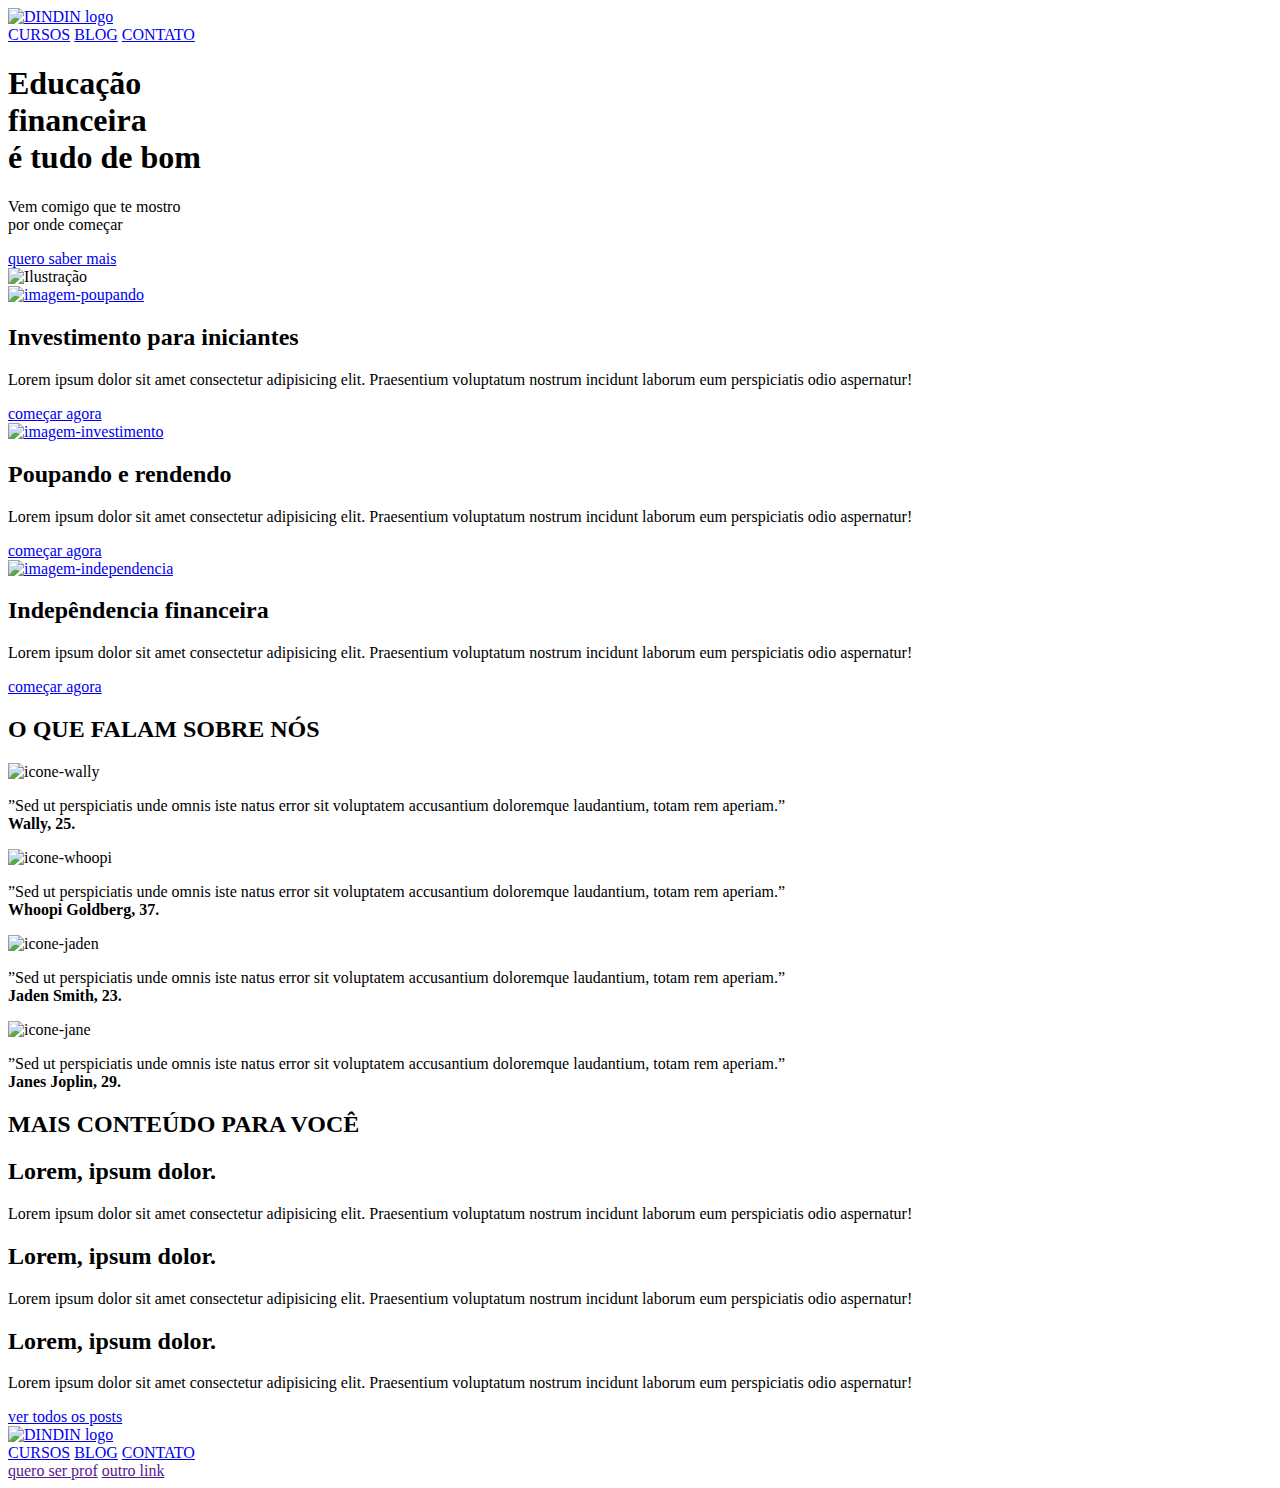
==== index.html @ 272e02dd "Finalização da primeira página" ====
<!DOCTYPE html>
<html lang="pt-br">
<head>
    <meta charset="UTF-8">
    <meta http-equiv="X-UA-Compatible" content="IE=edge">
    <meta name="viewport" content="width=device-width, initial-scale=1.0">
    <title>DINDIN | Home</title>
    <link rel="stylesheet" href="style/style.css">
</head>
<body>
    <header class="header">
        <div>
            <a href="index.html"><img src="imagens/logo-header.png" alt="DINDIN logo" /></a>
        </div>

        <div>
            <nav class="botoes-nav">
                <a href="lista-de-cursos.html" class="link-nav">CURSOS</a>
                <a href="blog.html" class="link-nav">BLOG</a>
                <a href="contato.html" class="link-nav">CONTATO</a>
            </nav>
        </div>
    </header>

    <main>
        <section class="banner">
           <div>
                <h1>Educação </br>financeira </br>é tudo de bom</h1>
            <p>Vem comigo que te mostro </br>por onde começar</p>
            <a href="lista-de-cursos.html" id="button">quero saber mais</a>
           </div>

           <img class="banner-ilustra" src="imagens/ilustra-banner.png" alt="Ilustração" />

        </section>
        
        <section>
    
        <div class="coluna">
            <div class="card">
                <a href="#"><img class="imagem-poupando" src="imagens/ilustra-poupando.png" alt="imagem-poupando"></a> 
                <h2 class="subtitulo">Investimento para iniciantes</h2>
                <p class="p-card">Lorem ipsum dolor sit amet consectetur adipisicing elit. Praesentium voluptatum nostrum incidunt laborum eum perspiciatis odio aspernatur!</p>
                <a class="button" href="curso.html">começar agora</a>
            </div>
            <div class="card">
                <a href="#"><img class="imagem-investimento" src="imagens/ilustra-investimento.png" alt="imagem-investimento"></a>
                <h2 class="subtitulo">Poupando e rendendo</h2>
                <p class="p-card">Lorem ipsum dolor sit amet consectetur adipisicing elit. Praesentium voluptatum nostrum incidunt laborum eum perspiciatis odio aspernatur!</p>
                <a class="button" href="curso.html">começar agora</a>
            </div>
            <div class="card">
                <a href="#"><img class="imagem-independencia" src="imagens/ilustra-independencia.png" alt="imagem-independencia"></a>
                <h2 class="subtitulo">Indepêndencia financeira</h2>
                <p class="p-card">Lorem ipsum dolor sit amet consectetur adipisicing elit. Praesentium voluptatum nostrum incidunt laborum eum perspiciatis odio aspernatur!</p>
                <a class="button" href="curso.html">começar agora</a>
            </div>
        </div>
        </section>

        <section class="titulo">
            <h2>O QUE FALAM SOBRE NÓS</h2>
        </section> 
        <section class="referencias-cards">

            <div class="depoimentos">
                <img class="image-icon" src="imagens/icon-wally.png" alt="icone-wally">
                <p class="texto-depoimento">”Sed ut perspiciatis unde omnis iste natus error sit voluptatem accusantium doloremque
                    laudantium, totam rem aperiam.”<br /><strong>Wally, 25.</strong>
                </p>
            </div>

            <div class="depoimentos">
                <img class="image-icon" src="imagens/icon-whoopi.png" alt="icone-whoopi">
                <p class="texto-depoimento">”Sed ut perspiciatis unde omnis iste natus error sit voluptatem accusantium doloremque
                    laudantium, totam rem aperiam.”<br /><strong>Whoopi Goldberg, 37.</strong>
                </p>
            </div>

            <div class="depoimentos">
                <img class="image-icon" src="imagens/icon-jaden.png" alt="icone-jaden">
                <p class="texto-depoimento">”Sed ut perspiciatis unde omnis iste natus error sit voluptatem accusantium doloremque
                    laudantium, totam rem aperiam.”<br /><strong>Jaden Smith, 23.</strong>
                </p>
            </div>

            <div class="depoimentos">
                <img class="image-icon" src="imagens/icon-jane.png" alt="icone-jane">
                <p class="texto-depoimento">”Sed ut perspiciatis unde omnis iste natus error sit voluptatem accusantium doloremque
                    laudantium, totam rem aperiam.”<br /><strong>Janes Joplin, 29.</strong>
                </p>
            </div>
        </section>
        
        <div class="background-mais-conteudos">
        <section class="titulo">
            <h2>MAIS CONTEÚDO PARA VOCÊ</h2>
        </section>

        <section class="mais-conteudo">

            <div class="card-mais-conteudo">
                <div class="retangulo"></div>
                <h2 class="subtitulo-conteudo">Lorem, ipsum dolor.</h2>
                <p class="p-conteudo">Lorem ipsum dolor sit amet consectetur adipisicing elit. Praesentium voluptatum nostrum incidunt laborum eum perspiciatis odio aspernatur!</p>
            </div>
            <div class="card-mais-conteudo">
                <div class="retangulo"></div>
                <h2 class="subtitulo-conteudo">Lorem, ipsum dolor.</h2>
                <p class="p-conteudo">Lorem ipsum dolor sit amet consectetur adipisicing elit. Praesentium voluptatum nostrum incidunt laborum eum perspiciatis odio aspernatur!</p>
            </div>
            <div class="card-mais-conteudo">
                <div class="retangulo"></div>
                <h2 class="subtitulo-conteudo">Lorem, ipsum dolor.</h2>
                <p class="p-conteudo">Lorem ipsum dolor sit amet consectetur adipisicing elit. Praesentium voluptatum nostrum incidunt laborum eum perspiciatis odio aspernatur!</p>
            </div>
            
      </section>
      <a class="ver-todos-os-posts" href="curso.html">ver todos os posts</a>
        </div>
    </main>
    <footer>
        <div>
            <a href="index.html"><img src="imagens/logo-footer.png" alt="DINDIN logo" /></a>
        </div>

        <div class="conjunto-botoes-footer">
            <nav>
                <a class="botoes-nav-footer" href="lista-de-cursos.html" class="link-nav">CURSOS</a>
                <a class="botoes-nav-footer" href="blog.html" class="link-nav">BLOG</a>
                <a class="botoes-nav-footer" href="contato.html" class="link-nav">CONTATO</a>
            </nav>
        </div>
        <div class="botoes-footer">
            <a class="botao-footer" href="">quero ser prof</a>
            <a class="botao-footer" href="">outro link</a>
        </div>
    </footer>
    </body>
</html>
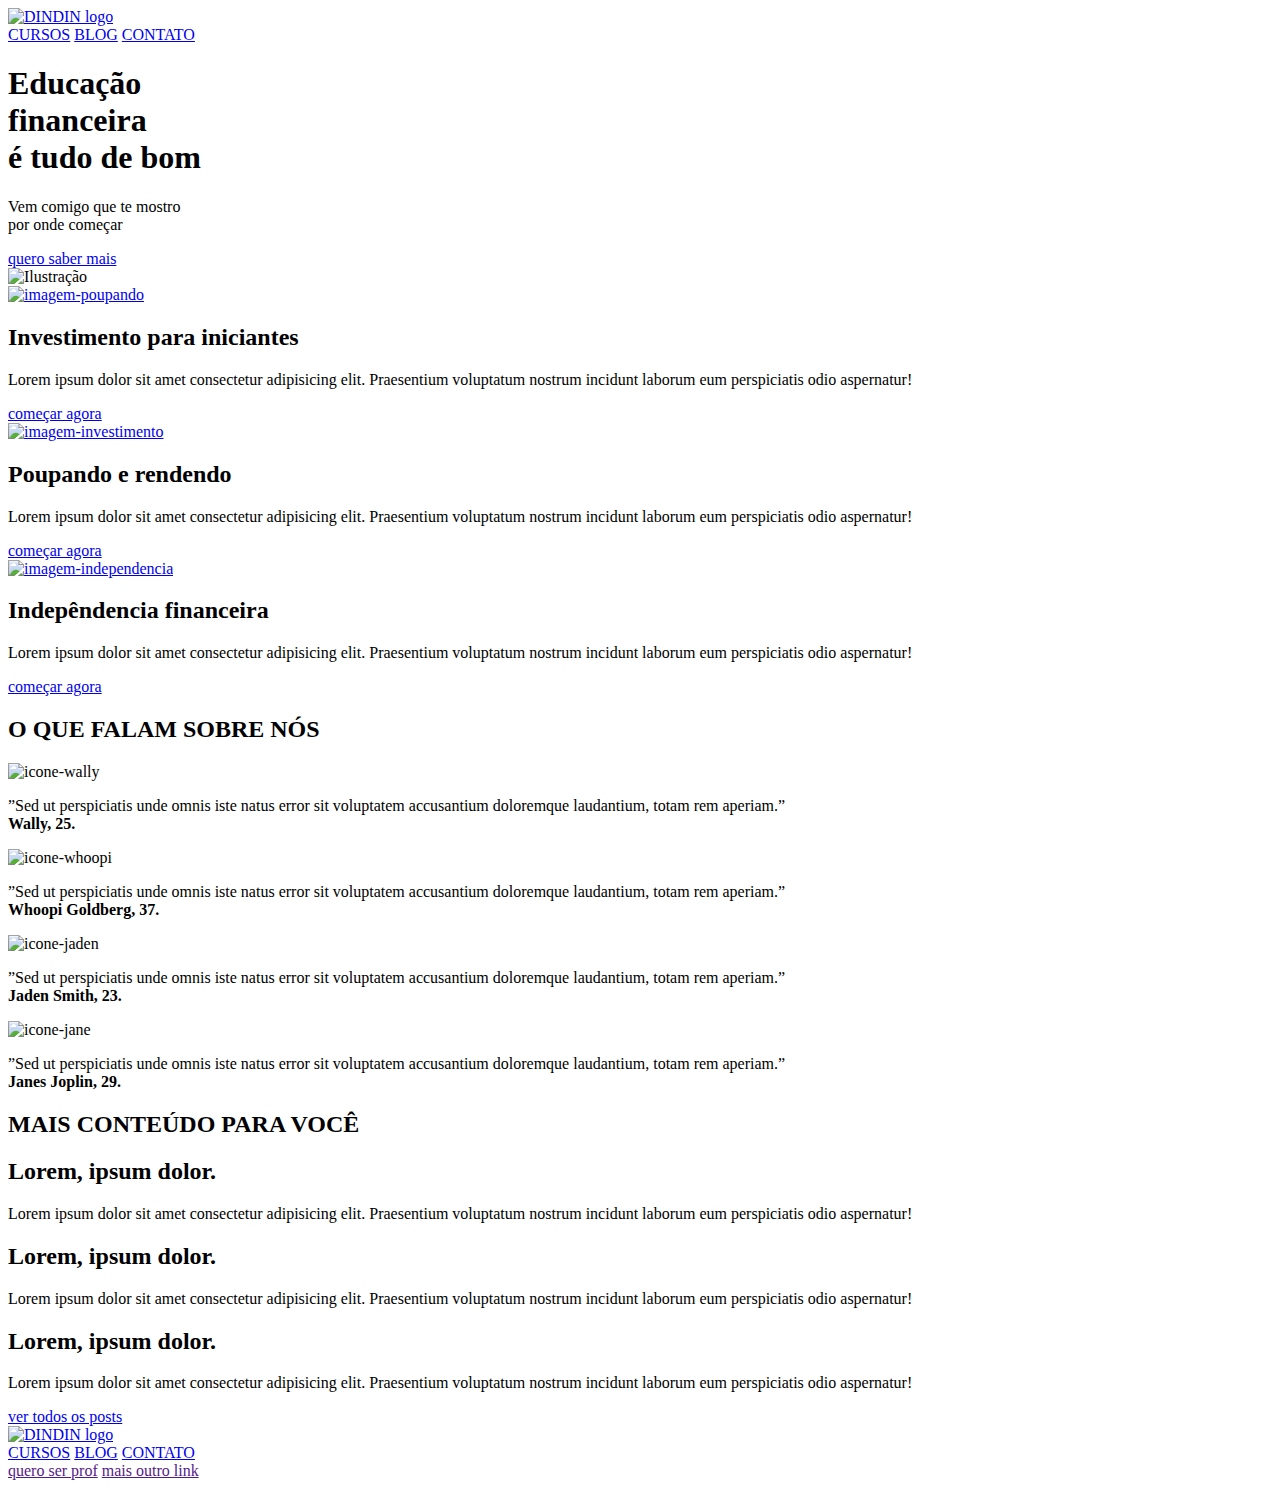
==== commit c249f4f1: "Finalização da primeira página" ====
--- a/index.html
+++ b/index.html
@@ -133,7 +133,7 @@
         </div>
         <div class="botoes-footer">
             <a class="botao-footer" href="">quero ser prof</a>
-            <a class="botao-footer" href="">outro link</a>
+            <a class="botao-footer" href="">mais outro link</a>
         </div>
     </footer>
     </body>
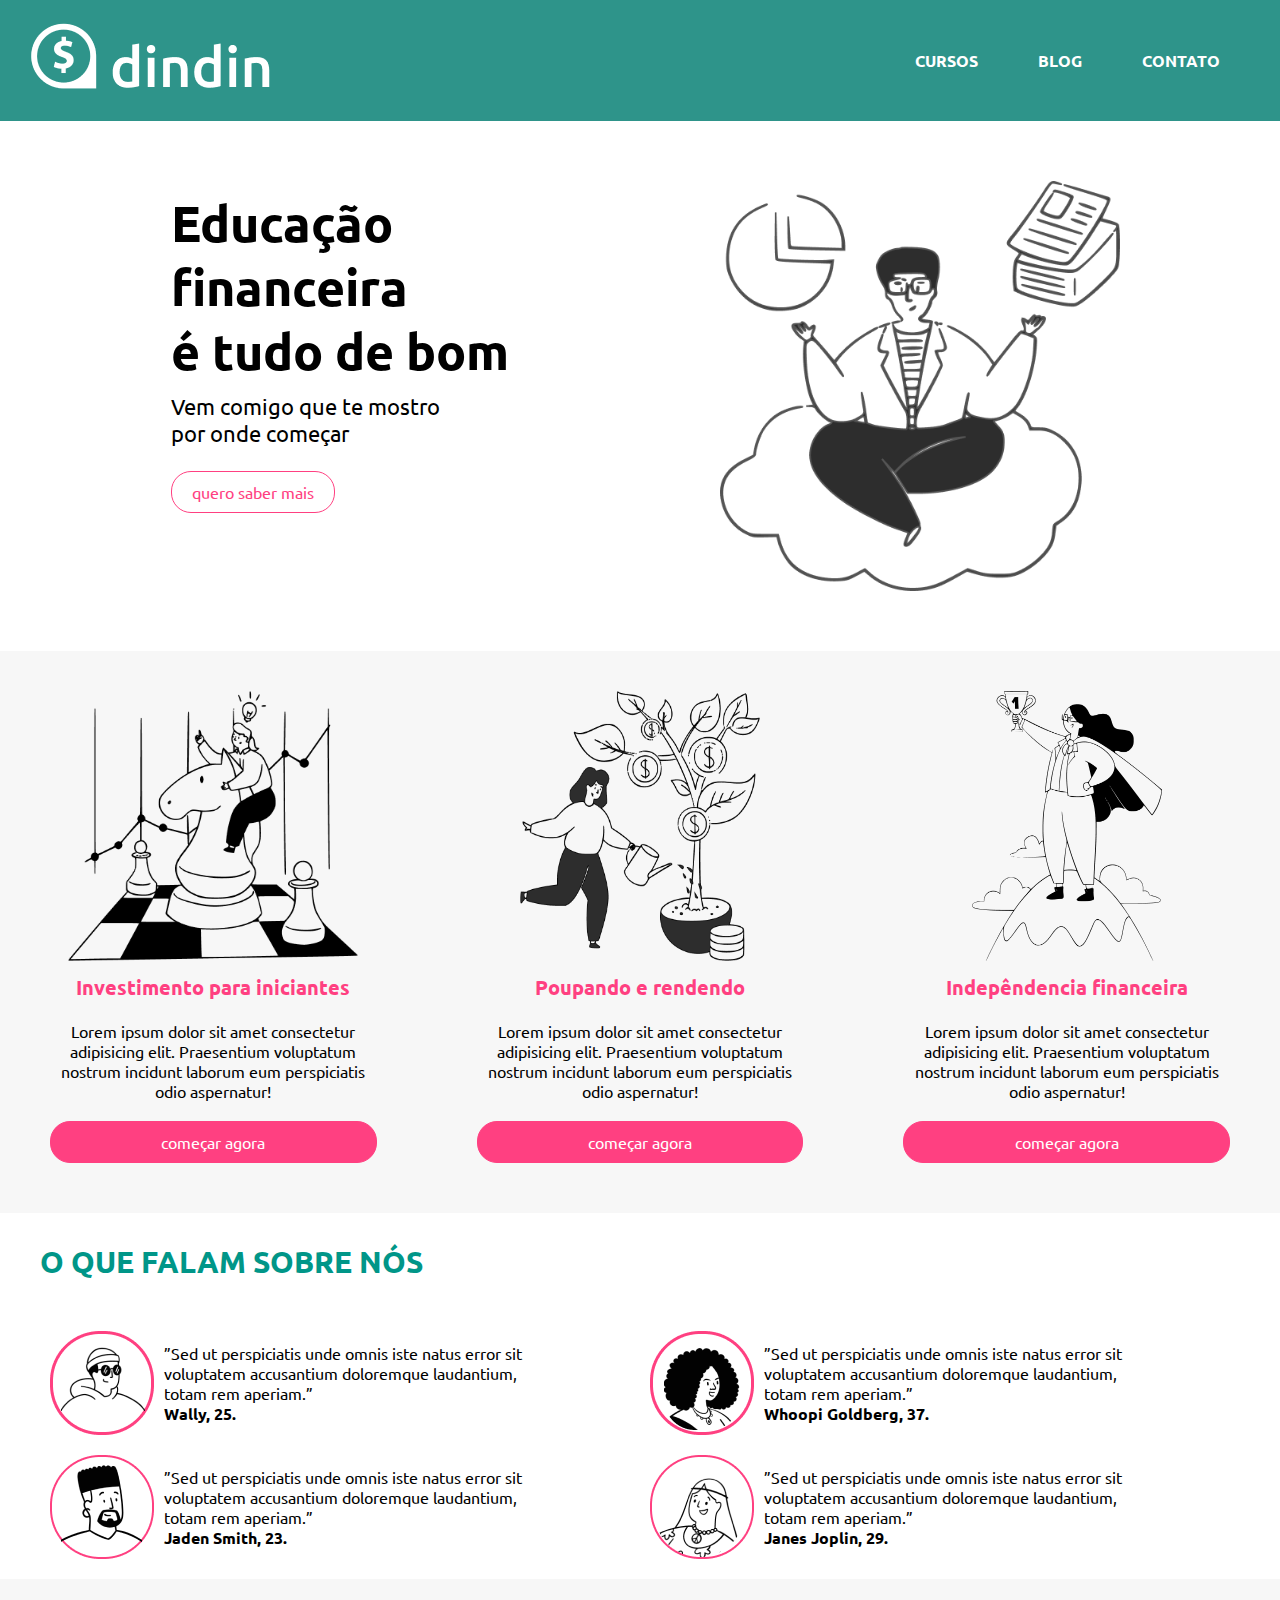
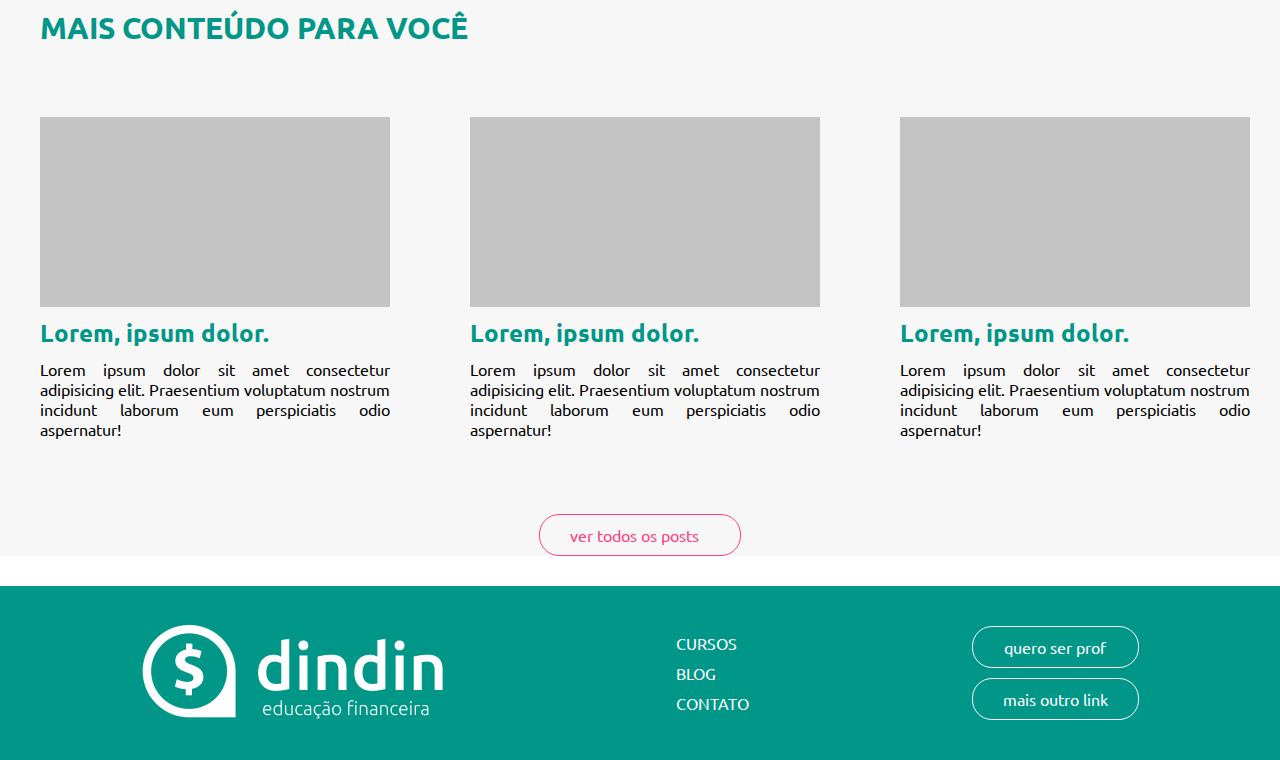
==== commit b6ba5db8: "Página principal finalizada" ====
--- a/index.html
+++ b/index.html
@@ -116,7 +116,7 @@
             </div>
             
       </section>
-      <a class="ver-todos-os-posts" href="curso.html">ver todos os posts</a>
+      <a class="ver-todos-os-posts" href="blog.html">ver todos os posts</a>
         </div>
     </main>
     <footer>
--- a/style/style.css
+++ b/style/style.css
@@ -0,0 +1,292 @@
+@import url('https://fonts.googleapis.com/css2?family=Ubuntu:wght@300;400;700&display=swap');
+
+*{
+    margin: 0;
+    font-family: 'Ubuntu';
+    text-decoration: none;
+}
+
+.header {
+    background-color: #2E948A;
+    display: flex;
+    justify-content: space-between;
+    align-items: center;
+    align-content: center;
+    text-align: center;
+    padding: 20px 30px 20px 30px;
+    flex-wrap: wrap;
+}
+.botoes-nav{
+    display: flex;
+    justify-content: center;
+    align-items: center;
+    align-content: center;
+    text-align: center;
+}
+.link-nav{
+    font-weight: 700;
+    color: #fff;
+    display: flex;
+    margin: 30px !important;
+}
+
+@media (max-width:1000px){
+    header{
+        height: 80px;
+    }
+    header img{
+        width: 150px;
+    }
+    .link-nav{
+        margin: 10px !important;
+    }
+    .banner-ilustra{
+        display: none;
+    }
+}
+
+@media (max-width:452px){
+    .header{
+        display: flex;
+        justify-content: center;
+    }
+}
+
+.banner{
+    display: flex;
+    flex-wrap: wrap;
+    justify-content: space-around;
+    padding: 40px;
+    margin: 20px;
+}
+
+.banner h1{
+    font-size: 50px;
+    margin: 10px;
+}
+.banner p{
+    font-size: 22px;
+    margin: 10px;
+    padding-bottom: 25px;
+}
+#button{
+    margin: 10px;
+    background-color: white;
+    text-decoration: none;
+    color:#FF4081;
+    border-radius: 20px;
+    padding: 10px 20px;
+    text-shadow:none;
+    border-width: 1px;
+    border-style: solid;
+    border-color: #FF4081;
+}
+.banner-ilustra{
+    width: 400px;
+    height: 410px;
+}
+.coluna{
+    display: flex;
+    align-items: stretch;
+    align-content: center;
+    flex-direction: row;
+    background-color: #F7F7F7;
+    overflow-x: auto;
+}
+.card{
+    display: flex;
+    align-items: stretch;
+    flex-direction: column;
+    justify-content:baseline;
+    text-align: center;
+    padding: 20px;
+    margin: 20px;
+}
+
+.card h2{
+    font-size: 20px;
+    padding: 10px;
+    color: #FF4081;
+}
+.card p{
+    padding: 10px;
+}
+
+.imagem-poupando{
+    width: 290px;
+    height: 270px;
+}
+
+.imagem-investimento{
+    width: 240px;
+    height: 270px;
+}
+
+.imagem-independencia{
+    width: 190px;
+    height: 270px;
+}
+.button{
+    margin: 10px;
+    background-color: #FF4081;
+    text-decoration: none;
+    color: #fff;;
+    border-radius: 20px;
+    padding: 10px 35px;
+    text-shadow:none;
+    border-width: 1px;
+    border-style: solid;
+    border-color: #FF4081;
+}
+
+@media (max-width:1000px){
+    .coluna{
+        padding: 0px;
+        display: flex;
+    }
+    .card{
+        width: 500px;
+    }
+    .p-card{
+        width: 300px;
+    }
+}
+
+.titulo{
+    font-size: 20px;
+    color: #009688;
+    font-weight: 400;
+    padding: 30px 40px;
+}
+.referencias-cards{
+    display: flex;
+    flex-wrap: wrap;
+    flex-direction: row;
+    margin: 10px auto;
+    max-width: 1500px;
+}
+
+
+
+.depoimentos {
+    width: 500px;
+    display: flex;
+    align-items: center;
+    padding: 10px 50px;
+}
+
+.texto-depoimento{
+    margin: 10px;
+}
+
+.wrapper{
+    display: flex;
+    width: 50%;
+    flex-direction: row;
+    justify-content: space-around;
+}
+
+.background-mais-conteudos{
+    background-color: #F7F7F7;
+}
+
+.mais-conteudo{
+    display: flex;
+    justify-content: baseline;
+    align-items: stretch;
+    align-content: center;
+    flex-direction: row;
+    overflow-x: auto;
+    margin-bottom: 35px;
+}
+
+.card-mais-conteudo{
+    display: flex;
+    align-items: stretch;
+    flex-direction: column;
+    justify-content:baseline;
+    padding: 20px;
+    margin: 20px;
+}
+
+.retangulo{
+    width: 350px;
+    height:190px;
+    background-color: #C4C4C4;
+}
+.subtitulo-conteudo{
+    margin: 10px 0px;
+    color: #009688;
+}
+.p-conteudo{
+    text-align: justify;
+}
+.ver-todos-os-posts{
+    display: block;
+    margin: 30px auto;
+    text-decoration: none;
+    color: #FF4081;;
+    border-radius: 20px;
+    padding: 10px 30px;
+    text-shadow:none;
+    border-width: 1px;
+    border-style: solid;
+    border-color: #FF4081;
+    width: 140px;
+}
+footer{
+    background-color: #009688;
+    display: flex;
+    flex-direction: row;
+    justify-content: space-around;
+    align-items: center;
+    padding: 30px;
+}
+.botao-footer{
+    display: block;
+    margin: 10px auto;
+    text-decoration: none;
+    color: #fff;;
+    border-radius: 20px;
+    padding: 10px 30px;
+    text-shadow:none;
+    border-width: 1px;
+    border-style: solid;
+    border-color: #FFF;
+    text-align: center  ;
+}
+.botoes-nav-footer{
+    display: flex;
+    color: #FFF;
+    margin: 10px 0px;
+}
+@media (max-width:650px){
+    footer img{
+        width: 150px;
+    }
+    footer{
+        display: flex;
+    }
+    .botoes-footer{
+        width: 100px;
+    }
+
+}
+
+    @media (max-width:400px){
+        footer img{
+            width: 150px;
+        }
+        footer{
+            display: flex;
+            flex-direction: column;
+        }
+        .botoes-footer{
+            width: 100px;
+            margin: 10px;
+        }
+        .botao-footer{
+            padding: 0px;
+        }
+
+}
